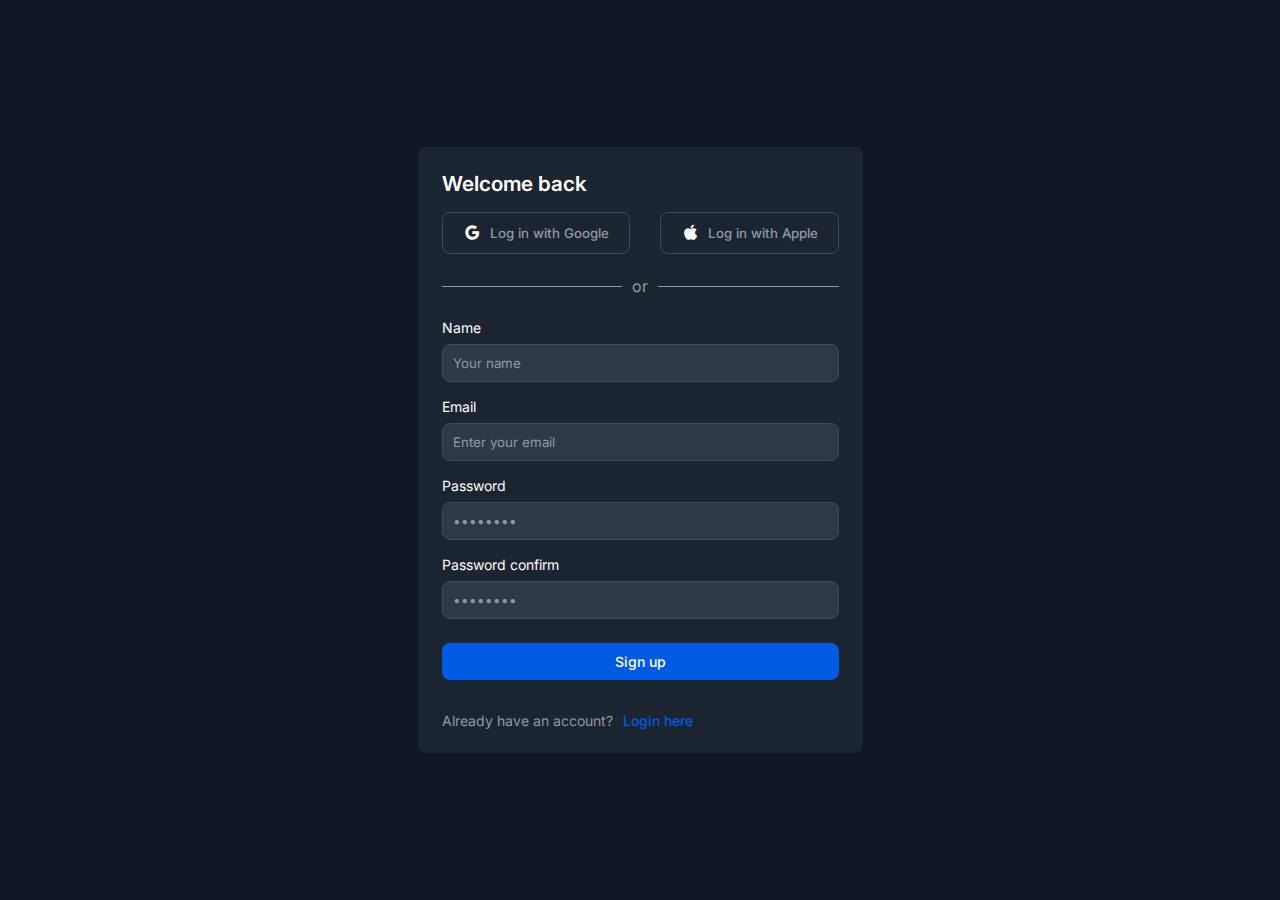
==== signup.html @ ee9c257d "first commit" ====
<!DOCTYPE html>
<html lang="en">

<head>
    <meta charset="UTF-8">
    <meta name="viewport" content="width=device-width, initial-scale=1.0">
    <title>login-Form</title>
    <!-- Costom Css - link-->
    <link rel="stylesheet" href="style.css">
    <!-- Google font - link-->
    <link rel="preconnect" href="https://fonts.googleapis.com">
    <link rel="preconnect" href="https://fonts.gstatic.com" crossorigin>
    <link href="https://fonts.googleapis.com/css2?family=Inter:wght@300;400;500;600&display=swap" rel="stylesheet">
    <!-- Icon - link-->
    <link rel="stylesheet"
    href="https://unpkg.com/boxicons@latest/css/boxicons.min.css">

</head>

<body>


    <div class="container">

        <div class="login-container">
            <h1>Welcome back</h1>
            <div class="login-with-buttons">
                <button class="btn-1"><i class='bx bxl-google'></i> Log in with Google</button>
                <button class="btn-2"><i class='bx bxl-apple' ></i> Log in with Apple</button>
            </div>
            <div class="line"></div>
            <form>
                <div class="name-item flex">
                    <label for="name">Name</label>
                    <input type="name" name="name" id="name" placeholder="Your name" required>
                </div>
                <div class="mail-item flex">
                    <label for="email">Email</label>
                    <input type="email" name="email" id="email" placeholder="Enter your email" required>
                </div>
                <div class="password-item flex">
                    <label for="password">Password</label>
                    <input type="password" nsame="password" id="password" placeholder="••••••••" required>
                </div>
                <div class="confirm-item flex">
                    <label for="confirm">Password confirm</label>
                    <input type="password" name="confirm" id="confirm" placeholder="••••••••" required>
                </div>
                <div class="sign-in-button">
                    <input class="btn" type="submit" value="Sign up">
                </div>
                <p class="no-account">
                    Already have an account? <a href="./index.html">Login here</a>
                </p>
            </form>

        </div>


    </div>

</body>

</html>
---- style.css ----
*{
    padding: 0;
    margin: 0;
    font-family: 'Inter', sans-serif;
    box-sizing: border-box;
    list-style: none;
    text-decoration: none;
}

:root{
    --bg-color: #1b2530;
    --main-color: #005ae2;
    --input-color: #2e3946;
    --text-color: #fff;
    --dark-color: #000;
    --gary-color: #9099a5;
    --border-color: #404b57;
    --main-hover: #1d4fd8;
}

body{
    background: #111722;
}

.container{
    display: flex;
    flex-direction: row;
    justify-content: center;
    align-items: center;
    height: 100vh;
    padding: 20px;
}

.login-container{
    min-width: fit-content;
    height: fit-content;
    background: var(--bg-color);
    padding: 24px;
    border-radius: 0.5rem;
}

h1{
    color: var(--text-color);
    margin-bottom: 16px;
    font-size: 1.3rem;
    font-weight: 600;

}

.login-with-buttons{
    display: flex;
    justify-content: space-between;
    align-items: center;
    margin-bottom: 32px;
    gap: 30px;
}

.login-with-buttons i{
    color: var(--text-color);
    font-size: 1.2rem;
    margin-right: 8px;
}

.login-with-buttons button{
    display: flex;
    align-items: center;
    font-size: 0.83rem;
    padding: 10px 20px;
    border-radius: 0.5rem;
    border: 1px solid var(--border-color);
    background: transparent;
    color: var(--gary-color);
    font-weight: 500;
    cursor: pointer;
    transition: all ease .45s;
}

.login-with-buttons button:hover{
    background: var(--input-color);
    color: var(--text-color);
}

.flex{
    display: flex;
    flex-direction: column;
}

.line{
    position: relative;
    height: 1px;
    width: 100%;
    background: var(--gary-color);
    margin-bottom: 32px;
}

.line::before{
    content: 'or';
    color: var(--gary-color);
    position: absolute;
    top: 50%;
    left: 50%;
    transform: translate(-50%, -50%);
    background: var(--bg-color);
    padding: 0 10px;
}

label{
    color:var(--text-color);
    font-weight: 400;
    font-size: 14px;
}

input {
    margin-top: 8px;
    margin-bottom: 16px;    
    padding: 10px;
    border: 1px solid var(--border-color);
    border-radius: 0.5rem;
    background: var(--input-color);
    color: var(--text-color);
    font-weight: 400;
    transition: all ease .45s;
}

input::placeholder{
    color: var(--gary-color);  
}

input:focus-visible{
    outline: 2px solid var(--main-color);
}

.remender-forget{
    display: flex;
    align-items: center;
    justify-content: space-between;
    margin-bottom: 16px;
}

.remember input{
    margin: 0;
}

.remender-forget .remember label{
    font-size: 14px;
    font-weight: 400;
    color: var(--gary-color);
}

.remender-forget .remember{
    display: flex;
    width: 120px;
    align-items: center;
    justify-content: space-between;
}

.remender-forget .forget a{
    color: var(--main-color);
    font-size: 14px;
    font-weight: 500;
}

.sign-in-button{
    width: 100%;
    margin-bottom: 16px;
}

.sign-in-button .btn{
    width: 100%;
    padding: 10px 20px;
    border-radius: 0.5rem;
    border: none;
    color: var(--text-color);
    background-color: var(--main-color);
    font-size: 14px;
    font-weight: 500;
    cursor: pointer;
    transition: all ease .45s;
}

.sign-in-button .btn:hover{
    background: var(--main-hover);

}

.no-account{
    display: flex;
    justify-content: start;
    width: 100%;
    color: var(--gary-color);
    font-size: 14px;
}
.no-account a{
    margin-left: 10px;
    color: var(--main-color);
    font-size: 14px;
    font-weight: 500;
}

a:hover{
    text-decoration: underline;
}


/*========== Media Queries ==========*/

@media (max-width: 600px){
    .login-with-buttons{
        flex-direction: column;
        gap: 12px;
    }

    .login-with-buttons button{
        width: 100%;
    }

    .login-container{
        width: 100%;
    }
}
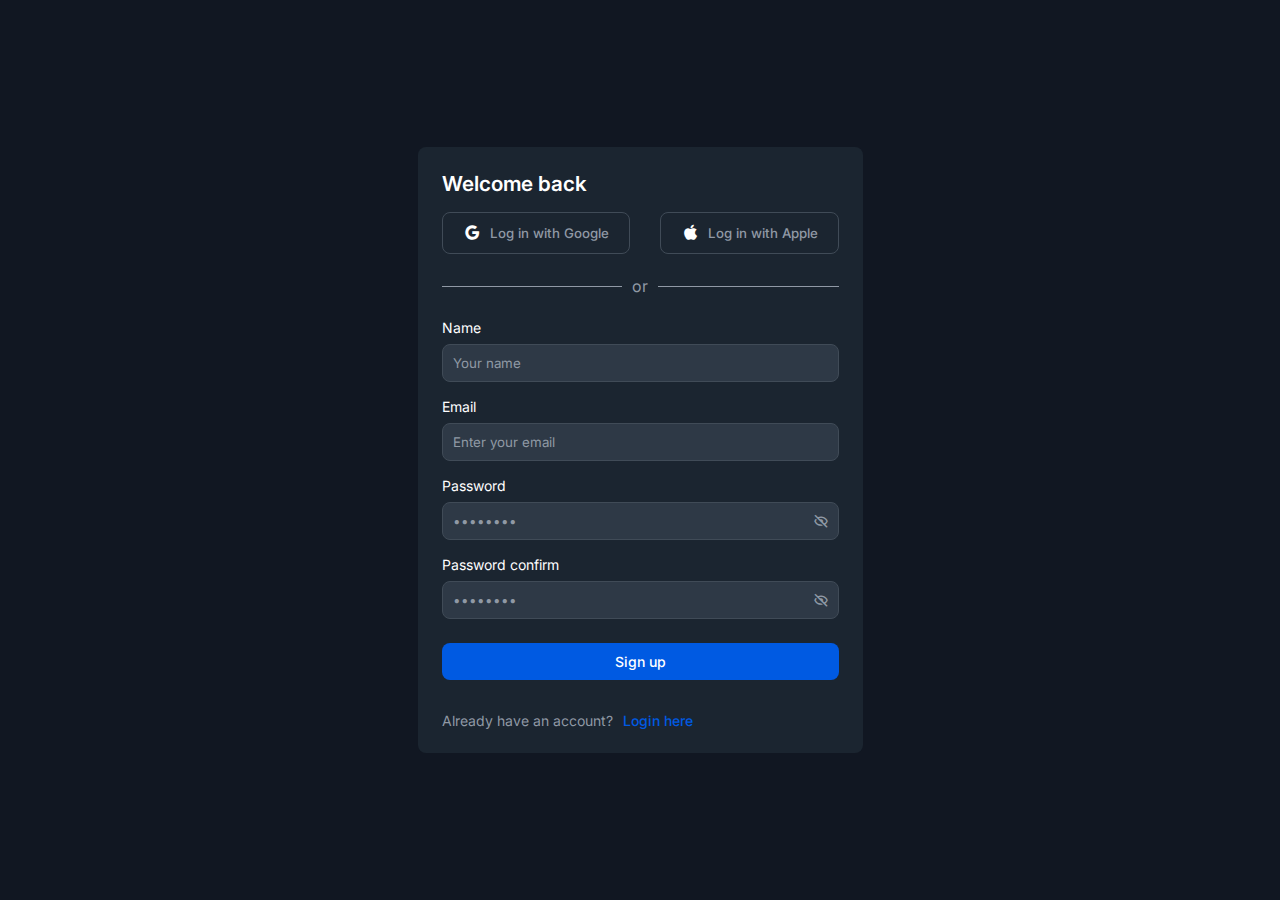
==== commit 4b52bf9b: "added eye" ====
--- a/signup.html
+++ b/signup.html
@@ -1,6 +1,5 @@
 <!DOCTYPE html>
 <html lang="en">
-
 <head>
     <meta charset="UTF-8">
     <meta name="viewport" content="width=device-width, initial-scale=1.0">
@@ -12,21 +11,15 @@
     <link rel="preconnect" href="https://fonts.gstatic.com" crossorigin>
     <link href="https://fonts.googleapis.com/css2?family=Inter:wght@300;400;500;600&display=swap" rel="stylesheet">
     <!-- Icon - link-->
-    <link rel="stylesheet"
-    href="https://unpkg.com/boxicons@latest/css/boxicons.min.css">
-
+    <link rel="stylesheet" href="https://unpkg.com/boxicons@latest/css/boxicons.min.css">
 </head>
-
 <body>
-
-
     <div class="container">
-
         <div class="login-container">
             <h1>Welcome back</h1>
             <div class="login-with-buttons">
                 <button class="btn-1"><i class='bx bxl-google'></i> Log in with Google</button>
-                <button class="btn-2"><i class='bx bxl-apple' ></i> Log in with Apple</button>
+                <button class="btn-2"><i class='bx bxl-apple'></i> Log in with Apple</button>
             </div>
             <div class="line"></div>
             <form>
@@ -40,11 +33,17 @@
                 </div>
                 <div class="password-item flex">
                     <label for="password">Password</label>
-                    <input type="password" nsame="password" id="password" placeholder="••••••••" required>
+                    <div class="password-outer">
+                        <input type="password" name="password" id="password" placeholder="••••••••" required>
+                        <i class='bx bx-hide'></i>
+                    </div>
                 </div>
                 <div class="confirm-item flex">
                     <label for="confirm">Password confirm</label>
-                    <input type="password" name="confirm" id="confirm" placeholder="••••••••" required>
+                    <div class="password-outer">
+                        <input type="password" name="confirm" id="confirm" placeholder="••••••••" required>
+                        <i class='bx bx-hide'></i>
+                    </div>
                 </div>
                 <div class="sign-in-button">
                     <input class="btn" type="submit" value="Sign up">
@@ -53,12 +52,8 @@
                     Already have an account? <a href="./index.html">Login here</a>
                 </p>
             </form>
-
         </div>
-
-
     </div>
-
+    <script src="main.js"></script>
 </body>
-
 </html>--- a/style.css
+++ b/style.css
@@ -120,6 +120,7 @@
     color: var(--text-color);
     font-weight: 400;
     transition: all ease .45s;
+    width: 100%;
 }
 
 input::placeholder{
@@ -199,6 +200,18 @@
 
 a:hover{
     text-decoration: underline;
+}
+.password-outer{
+    position: relative;
+}
+
+.password-outer i{
+    position: absolute;
+    right: 10px;
+    top: 19px;
+    color: var(--gary-color);
+    z-index: 1000;
+    cursor: pointer;
 }
 
 
